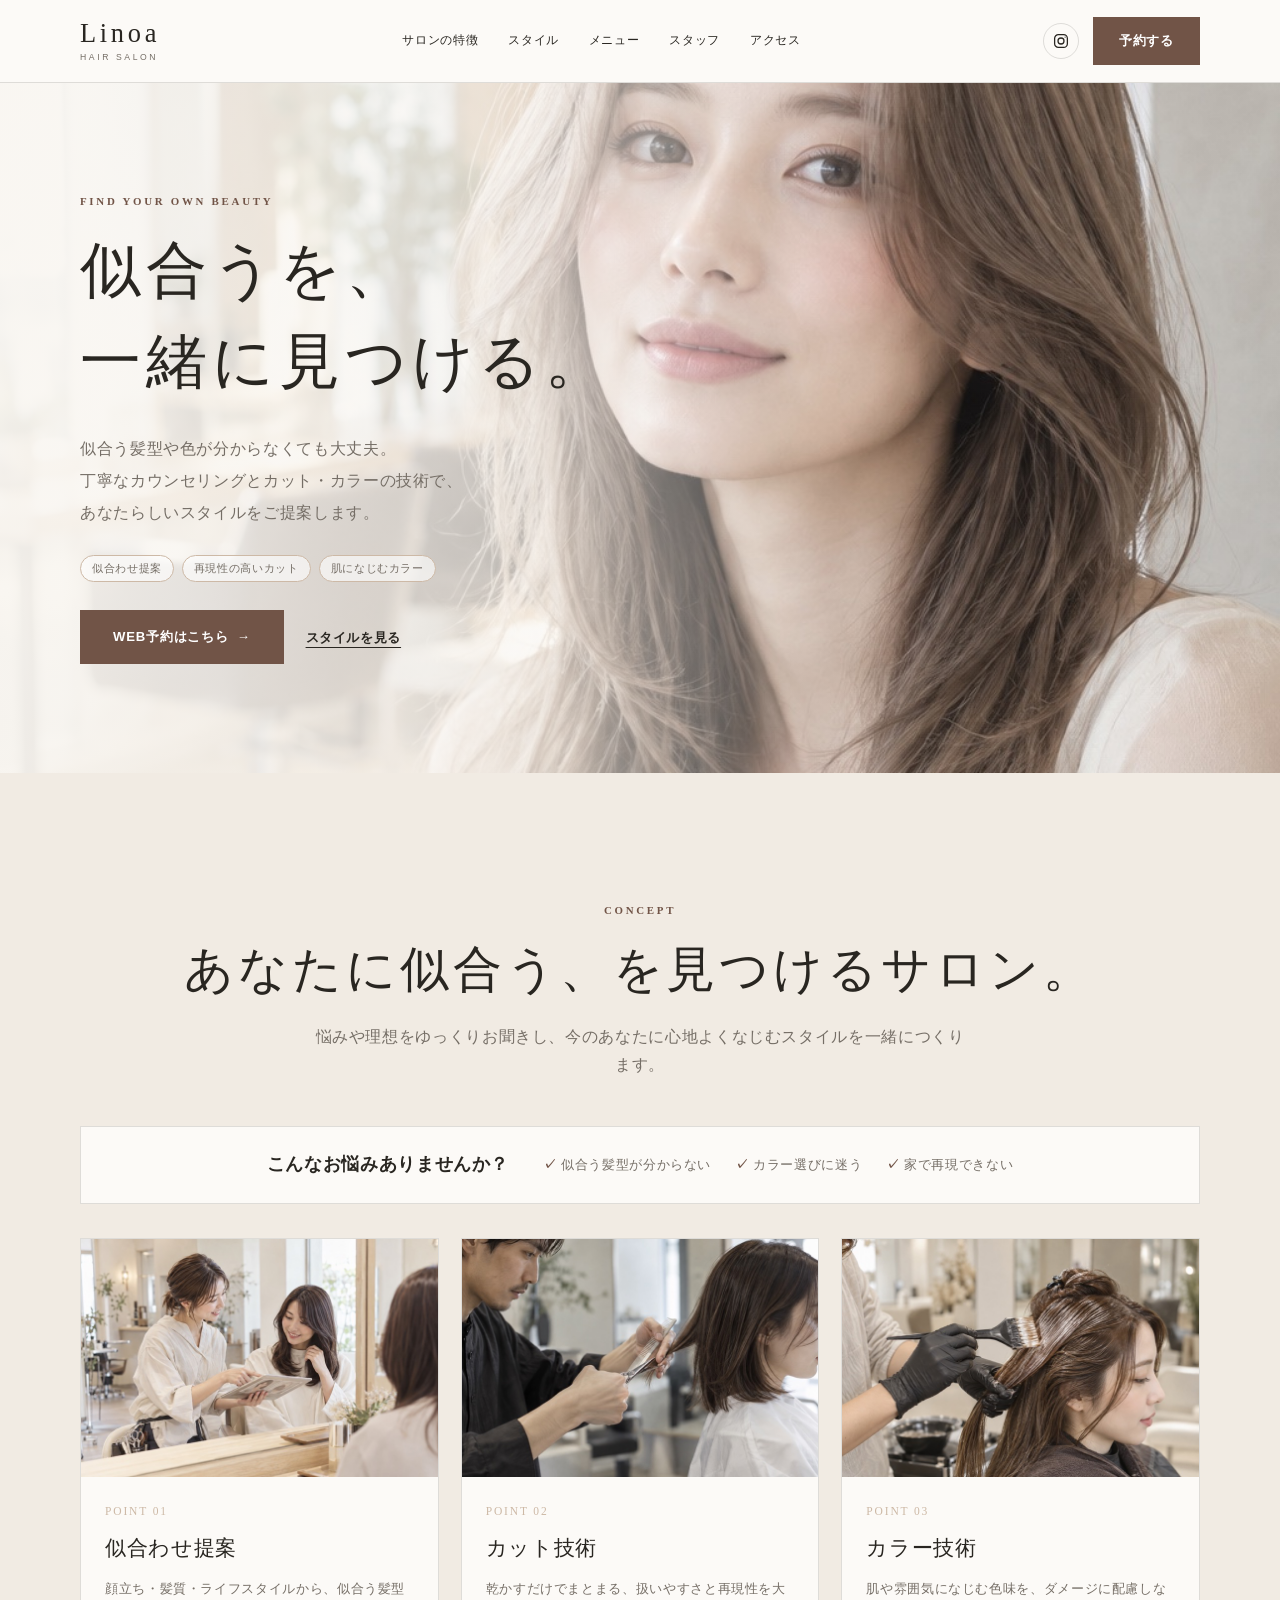
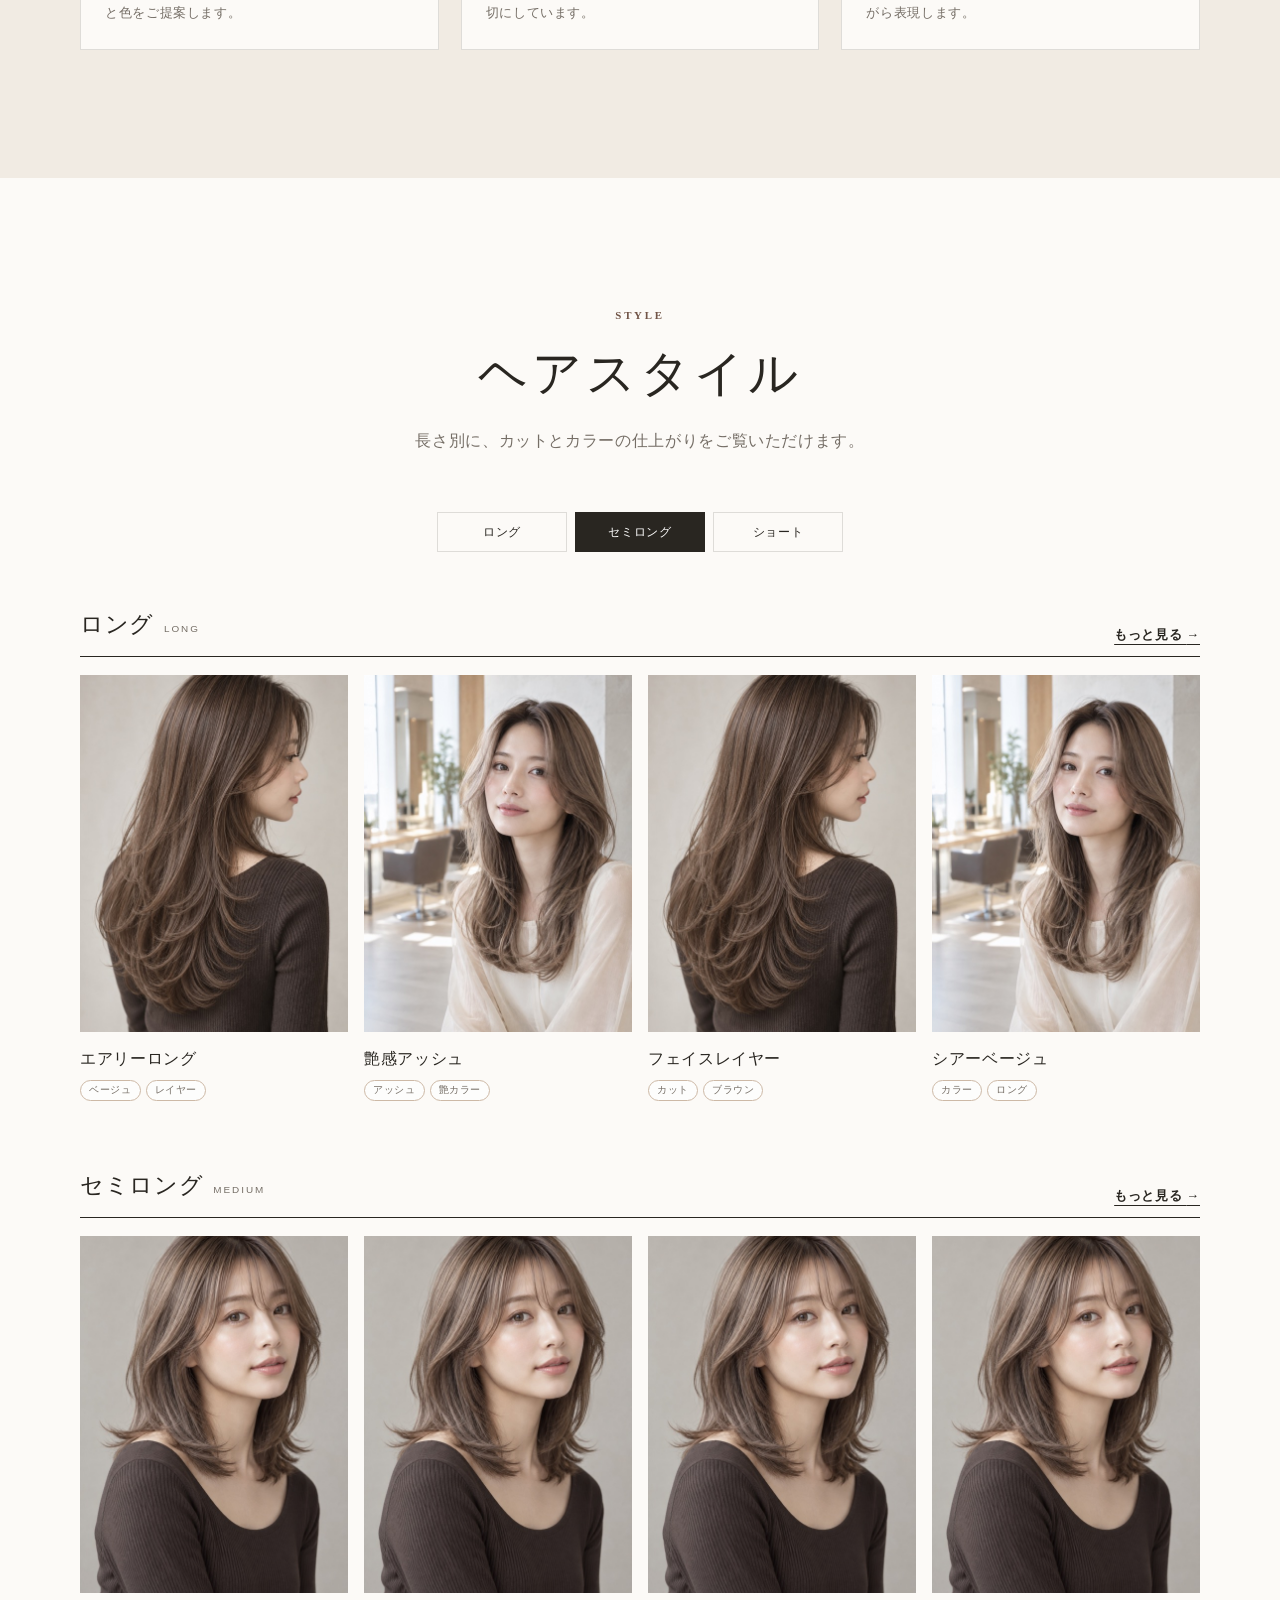
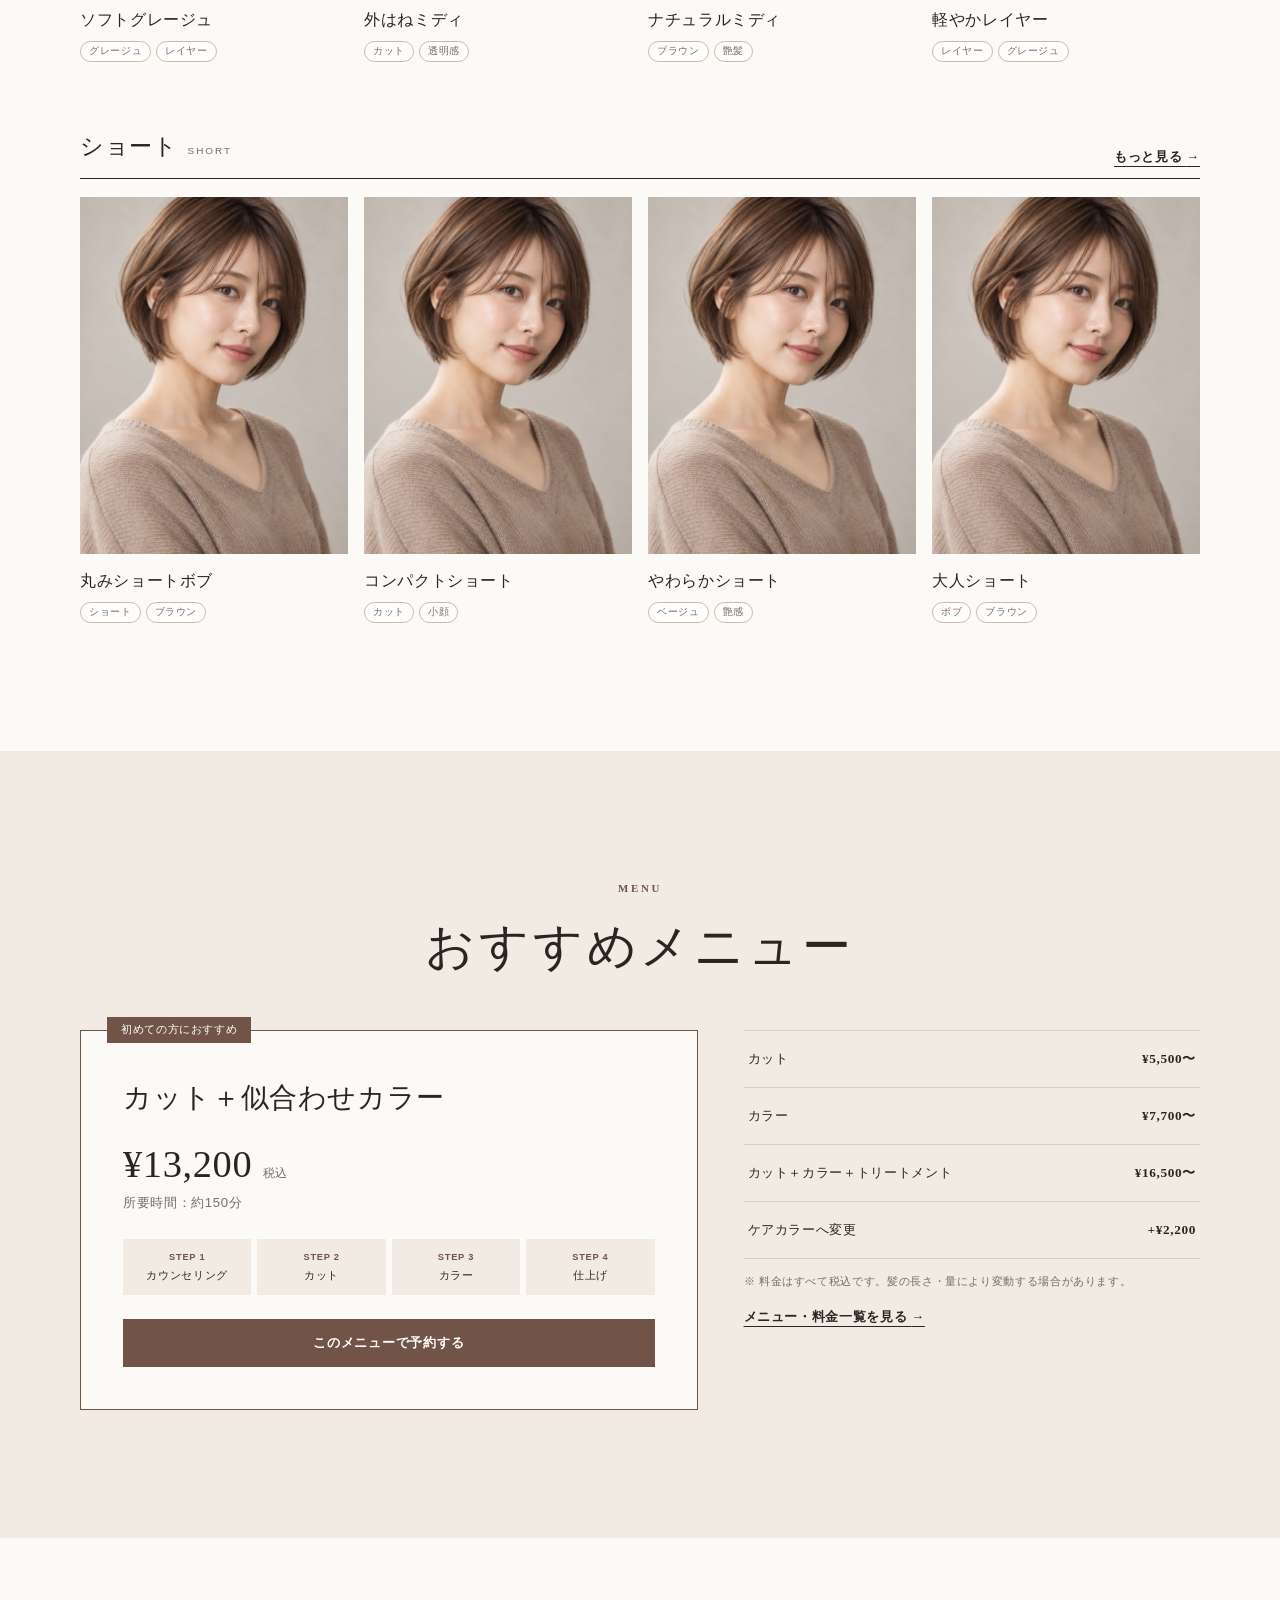
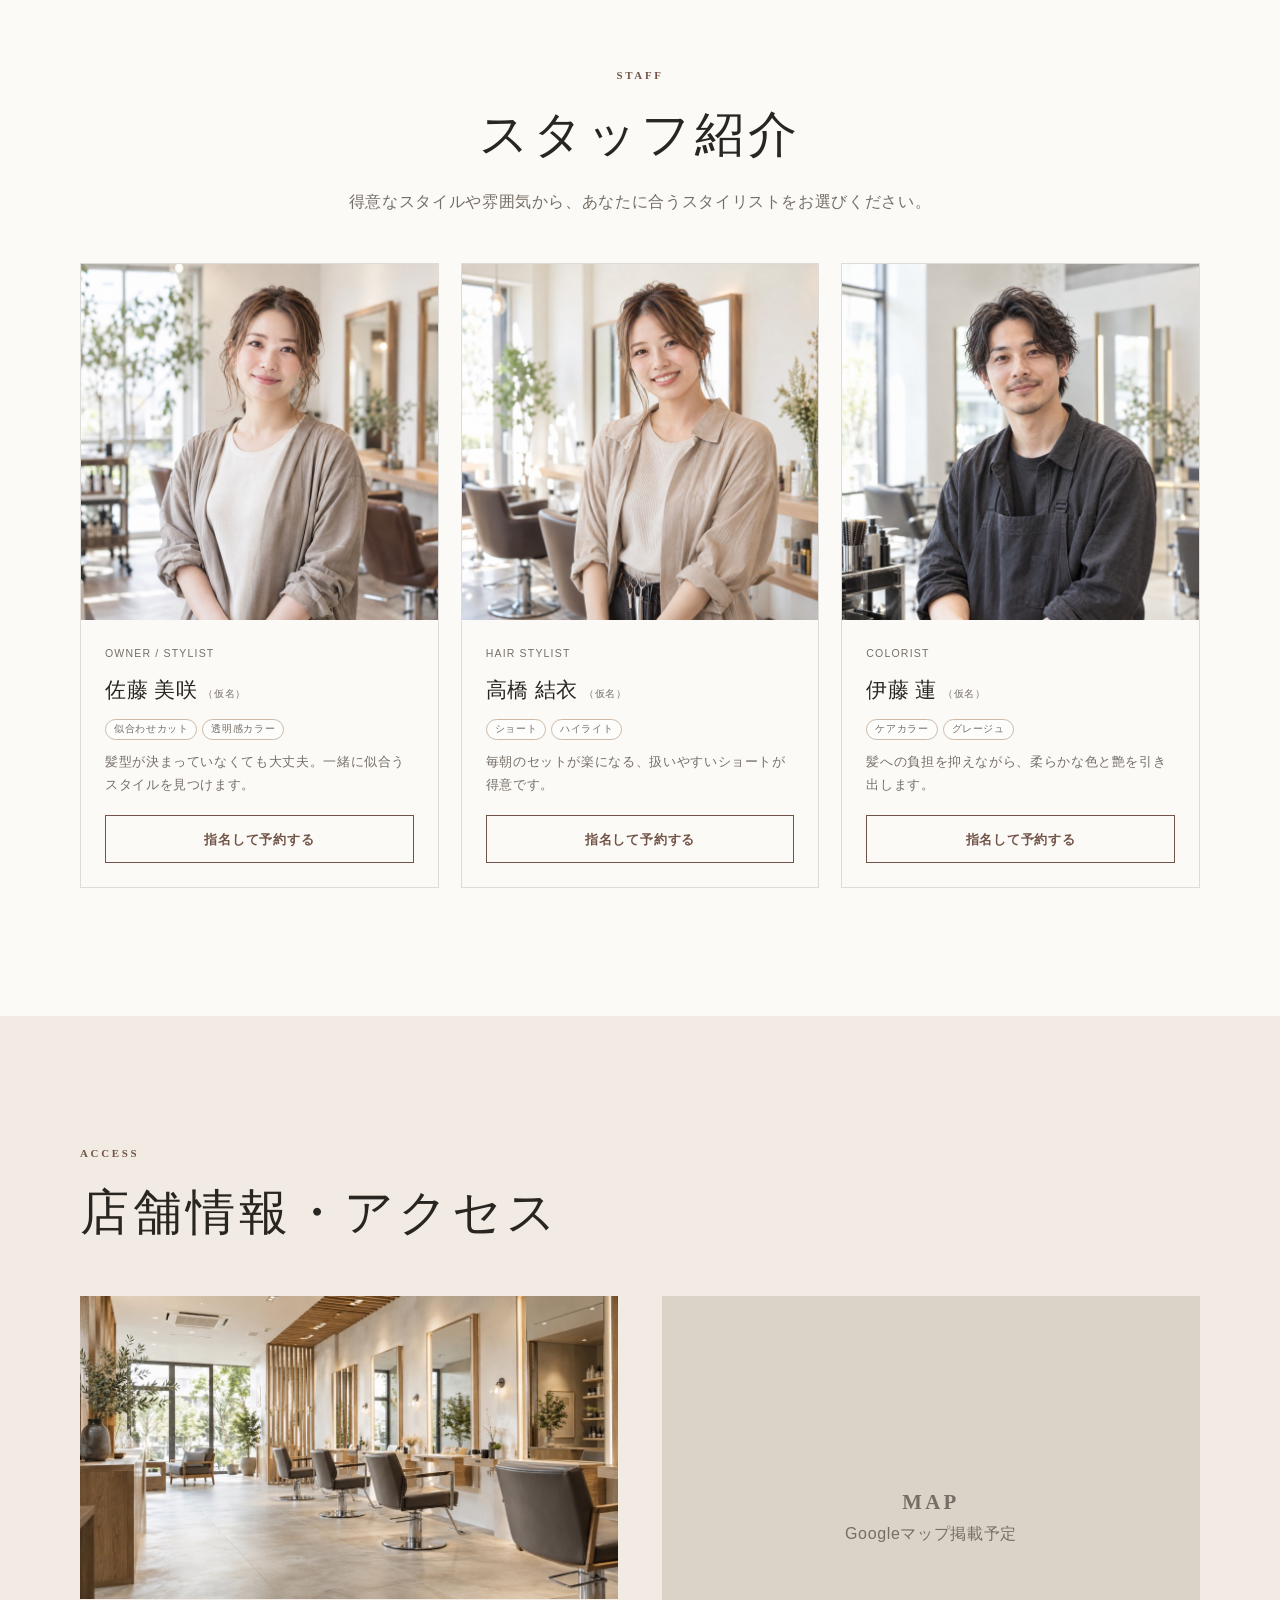
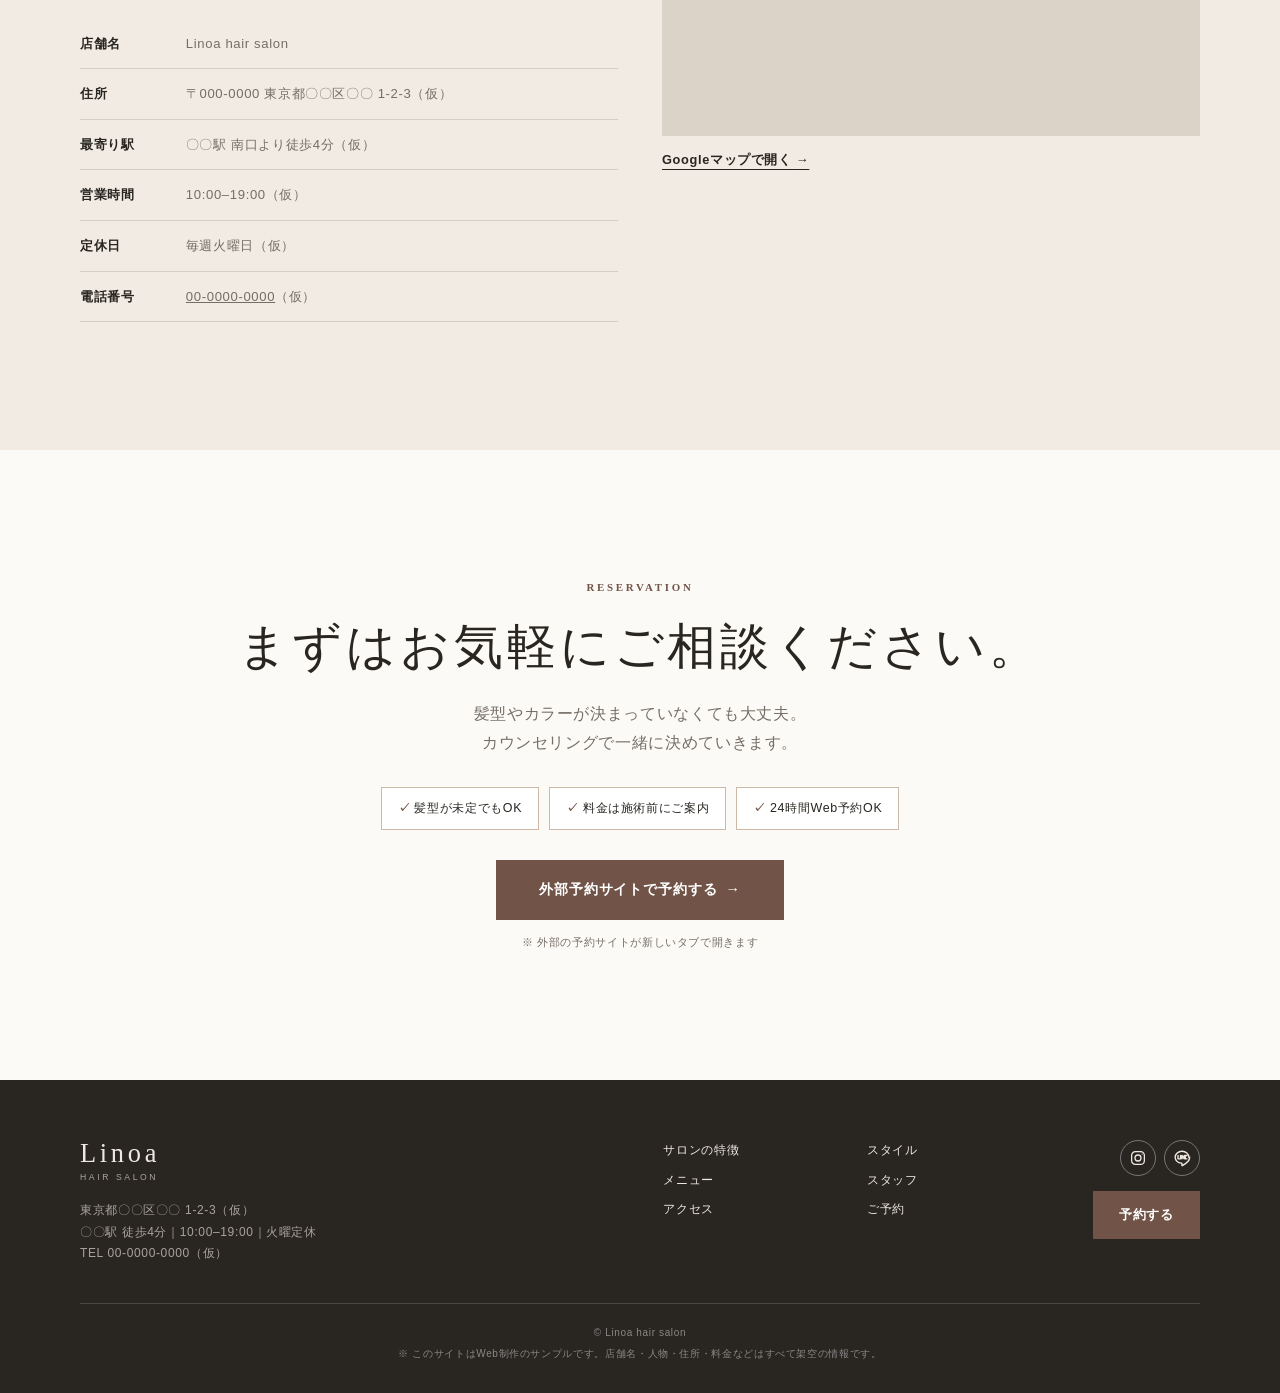
==== site/index.html @ f12fd4ef "美容院サンプルサイト Linoa を追加 プランシート、ワイヤーフレーム、モックアップと、 Cloudflare Pages で公開する site/ 一式。  Co-Authored-By: Clau" ====
<!doctype html>
<html lang="ja">
<head>
  <meta charset="utf-8">
  <meta name="viewport" content="width=device-width, initial-scale=1">
  <title>Linoa hair salon｜似合うを、一緒に見つける。</title>
  <meta name="description" content="似合う髪型やカラーが分からない方へ。丁寧なカウンセリングとカット・カラーの技術で、あなたらしいスタイルをご提案する美容院 Linoa（〇〇駅 徒歩4分）。">
  <meta name="theme-color" content="#fcfaf7">
  <meta name="format-detection" content="telephone=no">

  <!-- OGP：公開URL確定後に og:url / og:image を絶対URLで設定する -->
  <meta property="og:type" content="website">
  <meta property="og:site_name" content="Linoa hair salon">
  <meta property="og:title" content="Linoa hair salon｜似合うを、一緒に見つける。">
  <meta property="og:description" content="似合う髪型やカラーが分からない方へ。カウンセリングとカット・カラーの技術で、あなたらしいスタイルをご提案します。">
  <meta property="og:locale" content="ja_JP">
  <meta name="twitter:card" content="summary_large_image">

  <link rel="icon" href="favicon.svg" type="image/svg+xml">
  <link rel="preload" href="images/hero-salon.jpg" as="image" fetchpriority="high">
  <link rel="stylesheet" href="css/style.css">
  <script src="js/main.js" defer></script>
</head>
<body>
  <a class="skip" href="#main">本文へ移動</a>

  <!-- ① ヘッダー -->
  <header class="header" id="top">
    <div class="wrap header-inner">
      <a class="logo" href="#top" aria-label="Linoa hair salon トップへ">
        <b>Linoa</b><small>HAIR SALON</small>
      </a>
      <nav class="nav" aria-label="メインメニュー">
        <a href="#features">サロンの特徴</a>
        <a href="#styles">スタイル</a>
        <a href="#menu">メニュー</a>
        <a href="#staff">スタッフ</a>
        <a href="#access">アクセス</a>
      </nav>
      <div class="actions">
        <a class="icon-link" href="https://www.instagram.com/" target="_blank" rel="noopener" aria-label="Instagram（新しいタブで開きます）">
          <svg viewBox="0 0 24 24" aria-hidden="true"><rect x="3.5" y="3.5" width="17" height="17" rx="5"/><circle cx="12" cy="12" r="4"/><circle cx="17.5" cy="6.7" r=".8" fill="currentColor" stroke="none"/></svg>
        </a>
        <a class="btn" href="https://example.com/reserve" target="_blank" rel="noopener">予約する<span class="sr-only">（外部予約サイト・新しいタブで開きます）</span></a>
        <button class="menu-button" type="button" aria-label="メニューを開く" aria-expanded="false" aria-controls="drawer">
          <i></i><i></i><i></i>
        </button>
      </div>
    </div>
    <nav class="drawer" id="drawer" aria-label="スマートフォンメニュー">
      <a href="#features">サロンの特徴</a>
      <a href="#styles">スタイル</a>
      <a href="#menu">メニュー</a>
      <a href="#staff">スタッフ</a>
      <a href="#access">アクセス</a>
      <div class="drawer-footer">
        <a class="btn" href="https://example.com/reserve" target="_blank" rel="noopener">予約する<span class="sr-only">（外部予約サイト・新しいタブで開きます）</span></a>
      </div>
    </nav>
  </header>

  <main id="main">
    <!-- ② ファーストビュー -->
    <section class="hero" aria-labelledby="hero-title">
      <img class="hero-image" src="images/hero-salon.jpg" alt="艶のあるレイヤーヘアとアッシュベージュカラーの女性" width="1024" height="1536" fetchpriority="high">
      <div class="wrap hero-inner">
        <div class="hero-copy">
          <p class="en">Find your own beauty</p>
          <h1 id="hero-title">似合うを、<br>一緒に見つける。</h1>
          <p class="hero-lead">似合う髪型や色が分からなくても大丈夫。<br class="pc-only">丁寧なカウンセリングとカット・カラーの技術で、<br class="pc-only">あなたらしいスタイルをご提案します。</p>
          <ul class="chips" aria-label="Linoaの強み">
            <li class="chip">似合わせ提案</li>
            <li class="chip">再現性の高いカット</li>
            <li class="chip">肌になじむカラー</li>
          </ul>
          <div class="hero-cta">
            <a class="btn btn-lg" href="https://example.com/reserve" target="_blank" rel="noopener">WEB予約はこちら <span aria-hidden="true">→</span><span class="sr-only">（外部予約サイト・新しいタブで開きます）</span></a>
            <a class="text-link" href="#styles">スタイルを見る</a>
          </div>
        </div>
      </div>
    </section>

    <!-- ③ サロンの特徴 -->
    <section class="section alt" id="features" aria-labelledby="features-title">
      <div class="wrap">
        <div class="section-head">
          <p class="en">Concept</p>
          <h2 class="title" id="features-title">あなたに似合う、を<br class="sp-only">見つけるサロン。</h2>
          <p class="lead">悩みや理想をゆっくりお聞きし、今のあなたに心地よくなじむスタイルを一緒につくります。</p>
        </div>
        <div class="worry">
          <p class="worry-title">こんなお悩みありませんか？</p>
          <ul>
            <li>似合う髪型が分からない</li>
            <li>カラー選びに迷う</li>
            <li>家で再現できない</li>
          </ul>
        </div>
        <div class="feature-grid">
          <article class="feature-card">
            <img src="images/feature-consult.jpg" alt="スタイリストと相談するお客様" width="720" height="480" loading="lazy">
            <div class="card-body">
              <p class="num">POINT 01</p>
              <h3>似合わせ提案</h3>
              <p>顔立ち・髪質・ライフスタイルから、似合う髪型と色をご提案します。</p>
            </div>
          </article>
          <article class="feature-card">
            <img src="images/feature-cut.jpg" alt="丁寧に髪をカットする様子" width="720" height="480" loading="lazy">
            <div class="card-body">
              <p class="num">POINT 02</p>
              <h3>カット技術</h3>
              <p>乾かすだけでまとまる、扱いやすさと再現性を大切にしています。</p>
            </div>
          </article>
          <article class="feature-card">
            <img src="images/feature-color.jpg" alt="髪にカラー剤を塗布する様子" width="720" height="480" loading="lazy">
            <div class="card-body">
              <p class="num">POINT 03</p>
              <h3>カラー技術</h3>
              <p>肌や雰囲気になじむ色味を、ダメージに配慮しながら表現します。</p>
            </div>
          </article>
        </div>
      </div>
    </section>

    <!-- ④ スタイル実例 -->
    <section class="section" id="styles" aria-labelledby="styles-title">
      <div class="wrap">
        <div class="section-head">
          <p class="en">Style</p>
          <h2 class="title" id="styles-title">ヘアスタイル</h2>
          <p class="lead">長さ別に、カットとカラーの仕上がりをご覧いただけます。</p>
        </div>
        <nav class="tabs" aria-label="長さで選ぶ">
          <a href="#long" class="is-active" aria-current="true">ロング</a>
          <a href="#medium">セミロング</a>
          <a href="#short">ショート</a>
        </nav>

        <div class="style-row" id="long">
          <div class="style-row-head">
            <h3>ロング<small>LONG</small></h3>
            <a class="text-link" href="https://www.instagram.com/" target="_blank" rel="noopener">もっと見る <span aria-hidden="true">→</span></a>
          </div>
          <ul class="style-list">
            <li class="style-card"><img src="images/style-long.jpg" alt="ベージュブラウンのロングレイヤー" width="540" height="810" loading="lazy"><h4>エアリーロング</h4><p class="tags"><span class="chip">ベージュ</span><span class="chip">レイヤー</span></p></li>
            <li class="style-card"><img src="images/style-long-ash.jpg" alt="アッシュベージュのロングヘア" width="540" height="810" loading="lazy"><h4>艶感アッシュ</h4><p class="tags"><span class="chip">アッシュ</span><span class="chip">艶カラー</span></p></li>
            <li class="style-card"><img src="images/style-long.jpg" alt="柔らかなロングレイヤー" width="540" height="810" loading="lazy"><h4>フェイスレイヤー</h4><p class="tags"><span class="chip">カット</span><span class="chip">ブラウン</span></p></li>
            <li class="style-card"><img src="images/style-long-ash.jpg" alt="上品なロングスタイル" width="540" height="810" loading="lazy"><h4>シアーベージュ</h4><p class="tags"><span class="chip">カラー</span><span class="chip">ロング</span></p></li>
          </ul>
        </div>

        <div class="style-row" id="medium">
          <div class="style-row-head">
            <h3>セミロング<small>MEDIUM</small></h3>
            <a class="text-link" href="https://www.instagram.com/" target="_blank" rel="noopener">もっと見る <span aria-hidden="true">→</span></a>
          </div>
          <ul class="style-list">
            <li class="style-card"><img src="images/style-medium.jpg" alt="グレージュのセミロング" width="540" height="810" loading="lazy"><h4>ソフトグレージュ</h4><p class="tags"><span class="chip">グレージュ</span><span class="chip">レイヤー</span></p></li>
            <li class="style-card"><img src="images/style-medium.jpg" alt="外はねのセミロング" width="540" height="810" loading="lazy"><h4>外はねミディ</h4><p class="tags"><span class="chip">カット</span><span class="chip">透明感</span></p></li>
            <li class="style-card"><img src="images/style-medium.jpg" alt="ナチュラルなセミロング" width="540" height="810" loading="lazy"><h4>ナチュラルミディ</h4><p class="tags"><span class="chip">ブラウン</span><span class="chip">艶髪</span></p></li>
            <li class="style-card"><img src="images/style-medium.jpg" alt="軽やかなミディアムヘア" width="540" height="810" loading="lazy"><h4>軽やかレイヤー</h4><p class="tags"><span class="chip">レイヤー</span><span class="chip">グレージュ</span></p></li>
          </ul>
        </div>

        <div class="style-row" id="short">
          <div class="style-row-head">
            <h3>ショート<small>SHORT</small></h3>
            <a class="text-link" href="https://www.instagram.com/" target="_blank" rel="noopener">もっと見る <span aria-hidden="true">→</span></a>
          </div>
          <ul class="style-list">
            <li class="style-card"><img src="images/style-short.jpg" alt="温かみのあるショートボブ" width="540" height="810" loading="lazy"><h4>丸みショートボブ</h4><p class="tags"><span class="chip">ショート</span><span class="chip">ブラウン</span></p></li>
            <li class="style-card"><img src="images/style-short.jpg" alt="コンパクトなショートスタイル" width="540" height="810" loading="lazy"><h4>コンパクトショート</h4><p class="tags"><span class="chip">カット</span><span class="chip">小顔</span></p></li>
            <li class="style-card"><img src="images/style-short.jpg" alt="柔らかなショートヘア" width="540" height="810" loading="lazy"><h4>やわらかショート</h4><p class="tags"><span class="chip">ベージュ</span><span class="chip">艶感</span></p></li>
            <li class="style-card"><img src="images/style-short.jpg" alt="上品なショートボブ" width="540" height="810" loading="lazy"><h4>大人ショート</h4><p class="tags"><span class="chip">ボブ</span><span class="chip">ブラウン</span></p></li>
          </ul>
        </div>
      </div>
    </section>

    <!-- ⑤ おすすめメニュー -->
    <section class="section alt" id="menu" aria-labelledby="menu-title">
      <div class="wrap">
        <div class="section-head">
          <p class="en">Menu</p>
          <h2 class="title" id="menu-title">おすすめメニュー</h2>
        </div>
        <div class="menu-layout">
          <article class="menu-main">
            <p class="badge">初めての方におすすめ</p>
            <h3>カット＋似合わせカラー</h3>
            <p class="price">¥13,200 <small>税込</small></p>
            <p class="time">所要時間：約150分</p>
            <ol class="flow" aria-label="施術の流れ">
              <li><b>STEP 1</b>カウンセリング</li>
              <li><b>STEP 2</b>カット</li>
              <li><b>STEP 3</b>カラー</li>
              <li><b>STEP 4</b>仕上げ</li>
            </ol>
            <a class="btn" href="https://example.com/reserve" target="_blank" rel="noopener">このメニューで予約する<span class="sr-only">（外部予約サイト・新しいタブで開きます）</span></a>
          </article>
          <div class="menu-side">
            <dl class="price-list">
              <div><dt>カット</dt><dd>¥5,500〜</dd></div>
              <div><dt>カラー</dt><dd>¥7,700〜</dd></div>
              <div><dt>カット＋カラー＋トリートメント</dt><dd>¥16,500〜</dd></div>
              <div><dt>ケアカラーへ変更</dt><dd>+¥2,200</dd></div>
            </dl>
            <p class="menu-note">※ 料金はすべて税込です。髪の長さ・量により変動する場合があります。</p>
            <a class="text-link" href="https://example.com/reserve" target="_blank" rel="noopener">メニュー・料金一覧を見る <span aria-hidden="true">→</span><span class="sr-only">（外部予約サイト・新しいタブで開きます）</span></a>
          </div>
        </div>
      </div>
    </section>

    <!-- ⑥ スタッフ紹介 -->
    <section class="section" id="staff" aria-labelledby="staff-title">
      <div class="wrap">
        <div class="section-head">
          <p class="en">Staff</p>
          <h2 class="title" id="staff-title">スタッフ紹介</h2>
          <p class="lead">得意なスタイルや雰囲気から、あなたに合うスタイリストをお選びください。</p>
        </div>
        <div class="staff-grid">
          <article class="staff-card">
            <img src="images/staff-misaki.jpg" alt="オーナースタイリスト 佐藤美咲" width="720" height="720" loading="lazy">
            <div class="card-body">
              <p class="role">OWNER / STYLIST</p>
              <h3>佐藤 美咲 <small>（仮名）</small></h3>
              <p class="tags"><span class="chip">似合わせカット</span><span class="chip">透明感カラー</span></p>
              <p>髪型が決まっていなくても大丈夫。一緒に似合うスタイルを見つけます。</p>
              <a class="btn btn-outline" href="https://example.com/reserve" target="_blank" rel="noopener">指名して予約する<span class="sr-only">（佐藤 美咲・外部予約サイト・新しいタブで開きます）</span></a>
            </div>
          </article>
          <article class="staff-card">
            <img src="images/staff-yui.jpg" alt="スタイリスト 高橋結衣" width="720" height="720" loading="lazy">
            <div class="card-body">
              <p class="role">HAIR STYLIST</p>
              <h3>高橋 結衣 <small>（仮名）</small></h3>
              <p class="tags"><span class="chip">ショート</span><span class="chip">ハイライト</span></p>
              <p>毎朝のセットが楽になる、扱いやすいショートが得意です。</p>
              <a class="btn btn-outline" href="https://example.com/reserve" target="_blank" rel="noopener">指名して予約する<span class="sr-only">（高橋 結衣・外部予約サイト・新しいタブで開きます）</span></a>
            </div>
          </article>
          <article class="staff-card">
            <img src="images/staff-ren.jpg" alt="カラーリスト 伊藤蓮" width="720" height="720" loading="lazy">
            <div class="card-body">
              <p class="role">COLORIST</p>
              <h3>伊藤 蓮 <small>（仮名）</small></h3>
              <p class="tags"><span class="chip">ケアカラー</span><span class="chip">グレージュ</span></p>
              <p>髪への負担を抑えながら、柔らかな色と艶を引き出します。</p>
              <a class="btn btn-outline" href="https://example.com/reserve" target="_blank" rel="noopener">指名して予約する<span class="sr-only">（伊藤 蓮・外部予約サイト・新しいタブで開きます）</span></a>
            </div>
          </article>
        </div>
      </div>
    </section>

    <!-- ⑦ 店舗情報・アクセス -->
    <section class="section alt" id="access" aria-labelledby="access-title">
      <div class="wrap">
        <div class="section-head section-head-left">
          <p class="en">Access</p>
          <h2 class="title" id="access-title">店舗情報・アクセス</h2>
        </div>
        <div class="access-layout">
          <div>
            <img class="interior" src="images/salon-interior.jpg" alt="木と自然光を取り入れたLinoaの店内" width="1100" height="619" loading="lazy">
            <dl class="info">
              <div><dt>店舗名</dt><dd>Linoa hair salon</dd></div>
              <div><dt>住所</dt><dd>〒000-0000 東京都〇〇区〇〇 1-2-3（仮）</dd></div>
              <div><dt>最寄り駅</dt><dd>〇〇駅 南口より徒歩4分（仮）</dd></div>
              <div><dt>営業時間</dt><dd>10:00–19:00（仮）</dd></div>
              <div><dt>定休日</dt><dd>毎週火曜日（仮）</dd></div>
              <div><dt>電話番号</dt><dd><a href="tel:0000000000">00-0000-0000</a>（仮）</dd></div>
            </dl>
          </div>
          <div class="map-area">
            <!-- 公開前に Googleマップの「共有 → 地図を埋め込む」で取得した iframe に差し替える -->
            <div class="map" role="img" aria-label="地図（Googleマップ掲載予定）">
              <div><strong>MAP</strong><span>Googleマップ掲載予定</span></div>
            </div>
            <a class="text-link" href="https://www.google.com/maps" target="_blank" rel="noopener">Googleマップで開く <span aria-hidden="true">→</span></a>
          </div>
        </div>
      </div>
    </section>

    <!-- ⑧ 最終予約案内 -->
    <section class="section final" id="booking" aria-labelledby="booking-title">
      <div class="wrap">
        <p class="en">Reservation</p>
        <h2 class="title" id="booking-title">まずはお気軽に<br class="sp-only">ご相談ください。</h2>
        <p class="lead">髪型やカラーが決まっていなくても大丈夫。<br class="pc-only">カウンセリングで一緒に決めていきます。</p>
        <ul class="checks">
          <li>髪型が未定でもOK</li>
          <li>料金は施術前にご案内</li>
          <li>24時間Web予約OK</li>
        </ul>
        <a class="btn btn-xl" href="https://example.com/reserve" target="_blank" rel="noopener">外部予約サイトで予約する <span aria-hidden="true">→</span><span class="sr-only">（新しいタブで開きます）</span></a>
        <p class="note">※ 外部の予約サイトが新しいタブで開きます</p>
      </div>
    </section>
  </main>

  <!-- ⑨ フッター -->
  <footer class="footer">
    <div class="wrap">
      <div class="footer-grid">
        <div>
          <a class="logo" href="#top" aria-label="Linoa hair salon トップへ"><b>Linoa</b><small>HAIR SALON</small></a>
          <p class="footer-info">東京都〇〇区〇〇 1-2-3（仮）<br>〇〇駅 徒歩4分｜10:00–19:00｜火曜定休<br>TEL <a href="tel:0000000000">00-0000-0000</a>（仮）</p>
        </div>
        <nav class="footer-nav" aria-label="フッターメニュー">
          <a href="#features">サロンの特徴</a>
          <a href="#styles">スタイル</a>
          <a href="#menu">メニュー</a>
          <a href="#staff">スタッフ</a>
          <a href="#access">アクセス</a>
          <a href="#booking">ご予約</a>
        </nav>
        <div class="footer-side">
          <div class="footer-social">
            <a class="icon-link" href="https://www.instagram.com/" target="_blank" rel="noopener" aria-label="Instagram（新しいタブで開きます）">
              <svg viewBox="0 0 24 24" aria-hidden="true"><rect x="3.5" y="3.5" width="17" height="17" rx="5"/><circle cx="12" cy="12" r="4"/><circle cx="17.5" cy="6.7" r=".8" fill="currentColor" stroke="none"/></svg>
            </a>
            <a class="icon-link icon-line" href="https://line.me/" target="_blank" rel="noopener" aria-label="LINE（新しいタブで開きます）">
              <svg viewBox="0 0 24 24" aria-hidden="true"><path d="M20.2 11.1c0-4-3.7-7.2-8.2-7.2s-8.2 3.2-8.2 7.2c0 3.6 3.2 6.6 7.4 7.1.3.1.7.2.8.5.1.2.1.6 0 1l-.1.8c0 .2-.2.9.7.5.9-.4 4.9-2.9 6.7-5 1.2-1.5 1.9-3.1 1.9-4.9Z"/><path d="M7.2 9v4M7.2 13h2M10.3 9v4M12 13V9l2.7 4V9M18 9h-2v4h2"/></svg>
            </a>
          </div>
          <a class="btn" href="https://example.com/reserve" target="_blank" rel="noopener">予約する<span class="sr-only">（外部予約サイト・新しいタブで開きます）</span></a>
        </div>
      </div>
      <p class="copy"><small>© Linoa hair salon</small><br><small>※ このサイトはWeb制作のサンプルです。店舗名・人物・住所・料金などはすべて架空の情報です。</small></p>
    </div>
  </footer>

  <!-- SPのみ：画面下固定の予約バー -->
  <div class="sp-reserve">
    <a class="btn" href="https://example.com/reserve" target="_blank" rel="noopener">予約する（外部予約サイト）<span class="sr-only">新しいタブで開きます</span></a>
  </div>
</body>
</html>
---- site/css/style.css ----
/* ==========================================================================
   Linoa hair salon
   ========================================================================== */

:root {
  --ink: #292621;
  --sub: #756e66;
  --paper: #fcfaf7;
  --cream: #f1ebe3;
  --taupe: #cdb9a6;
  --accent: #715447;
  --line: rgba(41, 38, 33, .14);
  --white: #fff;
  --serif: "Yu Mincho", "YuMincho", "Hiragino Mincho ProN", serif;
  --sans: -apple-system, BlinkMacSystemFont, "Hiragino Kaku Gothic ProN", "Yu Gothic", "YuGothic", Meiryo, sans-serif;
  --latin: Georgia, "Times New Roman", serif;
  --page: min(1120px, calc(100% - 64px));
  --header-h: 82px;
}

/* ---------- Base ---------- */
*, *::before, *::after { box-sizing: border-box; }

html {
  scroll-behavior: smooth;
  scroll-padding-top: calc(var(--header-h) + 8px);
  -webkit-text-size-adjust: 100%;
}

body {
  margin: 0;
  color: var(--ink);
  background: var(--paper);
  font-family: var(--sans);
  line-height: 1.8;
  letter-spacing: .04em;
}

h1, h2, h3, h4, p, ul, ol, dl, dd { margin: 0; }
ul, ol { padding: 0; list-style: none; }
img { display: block; width: 100%; height: auto; }
a { color: inherit; }
button { font: inherit; color: inherit; cursor: pointer; }
:focus-visible { outline: 3px solid var(--accent); outline-offset: 3px; }

.wrap { width: var(--page); margin-inline: auto; }

.sr-only {
  position: absolute;
  width: 1px;
  height: 1px;
  overflow: hidden;
  clip: rect(0 0 0 0);
  white-space: nowrap;
}

.skip {
  position: fixed;
  z-index: 100;
  top: 8px;
  left: 8px;
  padding: 8px 12px;
  color: var(--white);
  background: var(--ink);
  transform: translateY(-180%);
}
.skip:focus { transform: none; }

.sp-only { display: none; }

/* ---------- Parts ---------- */
.btn {
  position: relative;
  display: inline-flex;
  min-height: 48px;
  padding: 10px 25px;
  align-items: center;
  justify-content: center;
  gap: 8px;
  border: 1px solid var(--accent);
  color: var(--white);
  background: var(--accent);
  font-size: .82rem;
  font-weight: 700;
  letter-spacing: .06em;
  text-decoration: none;
  transition: background .2s, border-color .2s, color .2s, transform .2s;
}
.btn:hover { border-color: var(--ink); background: var(--ink); transform: translateY(-2px); }
.btn-lg { min-height: 54px; padding-inline: 32px; }
.btn-xl { min-height: 60px; padding-inline: 42px; font-size: .9rem; }
.btn-outline { color: var(--accent); background: transparent; }
.btn-outline:hover { color: var(--white); }

.text-link {
  font-size: .8rem;
  font-weight: 700;
  text-underline-offset: 5px;
}
.text-link:hover { color: var(--accent); }

.chip {
  display: inline-block;
  padding: 4px 11px;
  border: 1px solid var(--taupe);
  border-radius: 999px;
  color: var(--sub);
  background: rgba(255, 255, 255, .62);
  font-size: .7rem;
  line-height: 1.5;
}
.tags { display: flex; flex-wrap: wrap; gap: 5px; }
.tags .chip { padding: 2px 8px; font-size: .62rem; }

.icon-link {
  display: grid;
  width: 36px;
  height: 36px;
  place-items: center;
  border: 1px solid var(--line);
  border-radius: 50%;
  text-decoration: none;
  transition: color .2s, background .2s, border-color .2s;
}
.icon-link svg {
  width: 18px;
  height: 18px;
  fill: none;
  stroke: currentColor;
  stroke-width: 1.7;
  stroke-linecap: round;
  stroke-linejoin: round;
}
.icon-line svg { width: 20px; height: 20px; }
.icon-link:hover { color: var(--white); border-color: var(--accent); background: var(--accent); }

.en {
  display: block;
  margin-bottom: 14px;
  color: var(--accent);
  font-family: var(--latin);
  font-size: .68rem;
  font-weight: 700;
  letter-spacing: .25em;
  text-transform: uppercase;
}

.title,
.hero h1 {
  font-family: var(--serif);
  font-weight: 500;
  line-height: 1.48;
  letter-spacing: .08em;
}
.title { font-size: clamp(2rem, 3.8vw, 3.35rem); }

.section { padding: clamp(84px, 10vw, 140px) 0; }
.alt { background: var(--cream); }
.section-head { margin-bottom: 46px; text-align: center; }
.section-head-left { text-align: left; }
.lead { max-width: 670px; margin: 16px auto 0; color: var(--sub); text-wrap: pretty; }

.card-body { padding: 24px; }
.card-body h3 {
  margin: 8px 0 10px;
  font-family: var(--serif);
  font-size: 1.3rem;
  font-weight: 500;
}
.card-body h3 small { font-family: var(--sans); font-size: .65rem; color: var(--sub); }
.card-body > p:not([class]) { color: var(--sub); font-size: .83rem; }

/* ---------- ① Header ---------- */
.header {
  position: sticky;
  top: 0;
  z-index: 30;
  border-bottom: 1px solid var(--line);
  background: rgba(252, 250, 247, .94);
  -webkit-backdrop-filter: blur(12px);
  backdrop-filter: blur(12px);
}
.header-inner {
  display: flex;
  min-height: var(--header-h);
  align-items: center;
  justify-content: space-between;
  gap: 28px;
}
.logo { text-decoration: none; line-height: 1; }
.logo b {
  display: block;
  font-family: var(--latin);
  font-size: 1.65rem;
  font-weight: 400;
  letter-spacing: .14em;
}
.logo small {
  display: block;
  margin-top: 7px;
  color: var(--sub);
  font-size: .54rem;
  letter-spacing: .3em;
}
.nav { display: flex; align-items: center; gap: clamp(18px, 2.6vw, 30px); }
.nav a { font-size: .76rem; text-decoration: none; }
.nav a:hover { color: var(--accent); }
.actions { display: flex; align-items: center; gap: 14px; }

.menu-button {
  display: none;
  width: 44px;
  height: 44px;
  padding: 0;
  border: 1px solid var(--line);
  background: transparent;
}
.menu-button i {
  display: block;
  width: 20px;
  height: 1px;
  margin: 5px auto;
  background: var(--ink);
  transition: transform .25s, opacity .25s;
}
.menu-button[aria-expanded="true"] i:nth-child(1) { transform: translateY(6px) rotate(45deg); }
.menu-button[aria-expanded="true"] i:nth-child(2) { opacity: 0; }
.menu-button[aria-expanded="true"] i:nth-child(3) { transform: translateY(-6px) rotate(-45deg); }

.drawer { display: none; }

/* ---------- ② Hero ---------- */
.hero { position: relative; min-height: 690px; overflow: hidden; }
.hero-image {
  position: absolute;
  inset: 0;
  height: 100%;
  object-fit: cover;
  object-position: 58% 39%;
}
.hero::after {
  position: absolute;
  inset: 0;
  background: linear-gradient(90deg, rgba(249, 246, 241, .94) 0%, rgba(249, 246, 241, .72) 38%, rgba(249, 246, 241, .05) 70%);
  content: "";
}
.hero-inner {
  position: relative;
  z-index: 2;
  display: flex;
  min-height: 690px;
  align-items: center;
}
.hero-copy { max-width: 640px; }
.hero h1 { font-size: clamp(2.8rem, 4.8vw, 4.4rem); }
.hero-lead { margin: 26px 0; color: var(--sub); line-height: 2; }
.chips { display: flex; flex-wrap: wrap; gap: 8px; margin-bottom: 28px; }
.hero-cta { display: flex; align-items: center; gap: 22px; }

/* ---------- ③ Features ---------- */
.worry {
  display: flex;
  margin-bottom: 34px;
  padding: 22px 26px;
  align-items: center;
  justify-content: center;
  gap: 34px;
  border: 1px solid var(--line);
  background: var(--paper);
}
.worry-title { font-family: var(--serif); font-size: 1.1rem; font-weight: 700; }
.worry ul {
  display: flex;
  flex-wrap: wrap;
  gap: 10px 24px;
  color: var(--sub);
  font-size: .82rem;
}
.worry li::before,
.checks li::before { content: "✓ "; color: var(--accent); font-weight: 700; }

.feature-grid,
.staff-grid {
  display: grid;
  grid-template-columns: repeat(3, minmax(0, 1fr));
  gap: 22px;
}
.feature-card,
.staff-card {
  overflow: hidden;
  border: 1px solid var(--line);
  background: var(--paper);
}
.feature-card img { aspect-ratio: 3 / 2; object-fit: cover; }
.num {
  color: var(--taupe);
  font-family: var(--latin);
  font-size: .72rem;
  letter-spacing: .16em;
}

/* ---------- ④ Styles ---------- */
.tabs {
  position: sticky;
  top: var(--header-h);
  z-index: 8;
  display: flex;
  margin: 0 0 42px;
  padding: 10px;
  justify-content: center;
  gap: 8px;
  background: rgba(252, 250, 247, .94);
  -webkit-backdrop-filter: blur(10px);
  backdrop-filter: blur(10px);
}
.tabs a {
  min-width: 130px;
  padding: 8px 18px;
  border: 1px solid var(--line);
  font-size: .78rem;
  text-align: center;
  text-decoration: none;
  transition: color .2s, background .2s, border-color .2s;
}
.tabs a:hover { border-color: var(--ink); }
.tabs a.is-active { border-color: var(--ink); color: var(--white); background: var(--ink); }

.style-row { scroll-margin-top: calc(var(--header-h) + 70px); }
.style-row + .style-row { margin-top: 64px; }
.style-row-head {
  display: flex;
  margin-bottom: 18px;
  padding-bottom: 10px;
  align-items: flex-end;
  justify-content: space-between;
  border-bottom: 1px solid var(--ink);
}
.style-row-head h3 { font-family: var(--serif); font-size: 1.45rem; font-weight: 500; }
.style-row-head small {
  margin-left: 10px;
  color: var(--sub);
  font-family: var(--sans);
  font-size: .62rem;
  letter-spacing: .2em;
}
.style-list {
  display: grid;
  grid-template-columns: repeat(4, minmax(0, 1fr));
  gap: 16px;
}
.style-card img { aspect-ratio: 3 / 4; object-fit: cover; }
.style-card h4 {
  margin: 13px 0 6px;
  font-family: var(--serif);
  font-size: 1rem;
  font-weight: 500;
}

/* ---------- ⑤ Menu ---------- */
.menu-layout {
  display: grid;
  grid-template-columns: 1.15fr .85fr;
  gap: 46px;
  align-items: start;
}
.menu-main {
  position: relative;
  padding: 42px;
  border: 1px solid var(--accent);
  background: var(--paper);
}
.badge {
  position: absolute;
  top: -14px;
  left: 26px;
  padding: 3px 14px;
  color: var(--white);
  background: var(--accent);
  font-size: .68rem;
}
.menu-main h3 { font-family: var(--serif); font-size: 1.75rem; font-weight: 500; }
.price { margin-top: 14px; font-family: var(--latin); font-size: 2.4rem; line-height: 1.4; }
.price small { font-family: var(--sans); font-size: .75rem; color: var(--sub); }
.time { color: var(--sub); font-size: .82rem; }
.flow {
  display: grid;
  margin: 24px 0;
  grid-template-columns: repeat(4, 1fr);
  gap: 6px;
}
.flow li {
  padding: 10px 5px;
  background: var(--cream);
  font-size: .68rem;
  text-align: center;
}
.flow b { display: block; color: var(--accent); font-size: .58rem; letter-spacing: .08em; }
.menu-main .btn { width: 100%; }

.price-list { border-top: 1px solid var(--line); }
.price-list div {
  display: flex;
  padding: 16px 4px;
  justify-content: space-between;
  gap: 12px;
  border-bottom: 1px solid var(--line);
  font-size: .83rem;
}
.price-list dd { font-family: var(--latin); font-weight: 700; white-space: nowrap; }
.menu-note { margin-top: 12px; color: var(--sub); font-size: .7rem; }
.menu-side .text-link { display: inline-block; margin-top: 14px; }

/* ---------- ⑥ Staff ---------- */
.staff-card img { aspect-ratio: 1; object-fit: cover; }
.role { color: var(--sub); font-size: .66rem; letter-spacing: .11em; }
.staff-card .tags { margin: 10px 0; }
.staff-card .btn { width: 100%; margin-top: 18px; }

/* ---------- ⑦ Access ---------- */
.access-layout {
  display: grid;
  grid-template-columns: 1fr 1fr;
  gap: 44px;
}
.interior { aspect-ratio: 16 / 9; object-fit: cover; }
.info { margin-top: 20px; }
.info div {
  display: grid;
  padding: 13px 0;
  grid-template-columns: 7em 1fr;
  gap: 14px;
  border-bottom: 1px solid var(--line);
  font-size: .82rem;
}
.info dt { font-weight: 700; }
.info dd { color: var(--sub); }
.map,
.map-area iframe {
  display: grid;
  width: 100%;
  min-height: 440px;
  place-items: center;
  border: 0;
  color: var(--sub);
  background: #dcd3c8;
  text-align: center;
}
.map strong {
  display: block;
  font-family: var(--latin);
  font-size: 1.3rem;
  letter-spacing: .16em;
}
.map-area .text-link { display: inline-block; margin-top: 12px; }

/* ---------- ⑧ Final CTA ---------- */
.final { text-align: center; }
.checks {
  display: flex;
  margin: 30px 0;
  justify-content: center;
  flex-wrap: wrap;
  gap: 10px;
}
.checks li {
  padding: 9px 16px;
  border: 1px solid var(--taupe);
  background: var(--white);
  font-size: .78rem;
}
.note { margin-top: 12px; color: var(--sub); font-size: .7rem; }

/* ---------- ⑨ Footer ---------- */
.footer { padding: 60px 0 28px; color: #eee8e1; background: var(--ink); }
.footer .logo small { color: #aaa39c; }
.footer-grid {
  display: grid;
  grid-template-columns: 1.4fr 1fr auto;
  gap: 44px;
}
.footer-info { margin-top: 18px; color: #aaa39c; font-size: .75rem; }
.footer-info a { text-decoration: none; }
.footer-nav {
  display: grid;
  grid-template-columns: 1fr 1fr;
  gap: 8px 22px;
  align-content: start;
  font-size: .75rem;
}
.footer-nav a { text-decoration: none; }
.footer-nav a:hover { text-decoration: underline; text-underline-offset: 4px; }
.footer-side { display: grid; justify-items: end; align-content: start; gap: 15px; }
.footer-social { display: flex; gap: 8px; }
.footer .icon-link { border-color: #777; }
.copy {
  margin-top: 38px;
  padding-top: 18px;
  border-top: 1px solid #4b4844;
  color: #888;
  font-size: .75rem;
  text-align: center;
}

.sp-reserve { display: none; }

/* ==========================================================================
   Tablet（〜960px）：ナビが詰まる幅
   ========================================================================== */
@media (max-width: 960px) {
  .nav { display: none; }
  .menu-button { display: block; }
  .drawer.is-open { display: block; border-top: 1px solid var(--line); }
  .drawer a:not(.btn) {
    display: block;
    padding: 14px 32px;
    border-bottom: 1px solid var(--line);
    font-size: .85rem;
    text-decoration: none;
  }
  .drawer-footer { padding: 16px 32px 20px; }
  .drawer-footer .btn { width: 100%; }
  .style-list { grid-template-columns: repeat(2, minmax(0, 1fr)); }
}

/* ==========================================================================
   SP（〜760px）
   ========================================================================== */
@media (max-width: 760px) {
  :root {
    --page: min(100% - 32px, 560px);
    --header-h: 66px;
  }
  .pc-only { display: none; }
  .sp-only { display: inline; }

  .actions > .icon-link,
  .actions > .btn { display: none; }
  .drawer a:not(.btn) { padding-inline: 16px; }
  .drawer-footer { padding-inline: 16px; }

  .section { padding: 72px 0; }
  .section-head { margin-bottom: 32px; }
  .title { font-size: clamp(1.6rem, 7vw, 2.2rem); }

  .hero,
  .hero-inner { min-height: 660px; }
  .hero-image { object-position: 62% 30%; }
  .hero::after {
    background: linear-gradient(0deg, rgba(249, 246, 241, .98) 0%, rgba(249, 246, 241, .84) 46%, rgba(249, 246, 241, .08) 78%);
  }
  .hero-inner { align-items: flex-end; padding-bottom: 48px; }
  .hero h1 { font-size: clamp(2.1rem, 10vw, 3.4rem); }
  .hero-lead { margin: 16px 0; font-size: .9rem; line-height: 1.9; }
  .chips { margin-bottom: 22px; }
  .hero-cta { flex-direction: column; align-items: stretch; gap: 14px; text-align: center; }
  .hero-cta .btn { width: 100%; }

  .worry { flex-direction: column; align-items: flex-start; gap: 10px; padding: 18px; }
  .worry ul { flex-direction: column; gap: 4px; }

  .feature-grid { grid-template-columns: 1fr; gap: 14px; }
  .feature-card { display: grid; grid-template-columns: 112px 1fr; }
  .feature-card img { height: 100%; aspect-ratio: auto; }
  .feature-card .card-body { padding: 16px; }
  .feature-card h3 { margin: 4px 0 6px; font-size: 1.1rem; }

  .tabs { margin-inline: -16px; margin-bottom: 28px; padding: 10px 16px; }
  .tabs a { flex: 1; min-width: 0; padding-inline: 4px; }
  .style-row { scroll-margin-top: calc(var(--header-h) + 64px); }
  .style-row + .style-row { margin-top: 48px; }

  .style-list,
  .staff-grid {
    grid-template-columns: none;
    grid-auto-flow: column;
    grid-auto-columns: 72%;
    margin-right: -16px;
    padding: 0 16px 10px 0;
    overflow-x: auto;
    overscroll-behavior-x: contain;
    scroll-snap-type: x mandatory;
    scrollbar-width: thin;
  }
  .staff-grid { grid-auto-columns: 82%; gap: 14px; }
  .style-card,
  .staff-card { scroll-snap-align: start; }

  .menu-layout,
  .access-layout { grid-template-columns: 1fr; gap: 32px; }
  .menu-main { padding: 34px 20px 22px; }
  .menu-main h3 { font-size: 1.45rem; }
  .price { font-size: 2rem; }
  .flow { grid-template-columns: 1fr 1fr; }

  .info div { grid-template-columns: 5.5em 1fr; gap: 10px; }
  .map,
  .map-area iframe { min-height: 260px; }

  .checks { flex-direction: column; align-items: stretch; }
  .final .btn-xl { width: 100%; padding-inline: 16px; }

  .footer { padding-bottom: 96px; }
  .footer-grid { grid-template-columns: 1fr; gap: 28px; }
  .footer-side { justify-items: start; }
  .footer-side .btn { width: 100%; }

  .sp-reserve {
    position: fixed;
    right: 0;
    bottom: 0;
    left: 0;
    z-index: 40;
    display: block;
    padding: 9px 16px calc(9px + env(safe-area-inset-bottom));
    border-top: 1px solid var(--line);
    background: rgba(252, 250, 247, .96);
    transition: transform .3s;
  }
  .sp-reserve .btn { width: 100%; }
  .sp-reserve.is-hidden { transform: translateY(100%); }
}

@media (prefers-reduced-motion: reduce) {
  html { scroll-behavior: auto; }
  *, *::before, *::after { transition: none !important; }
}
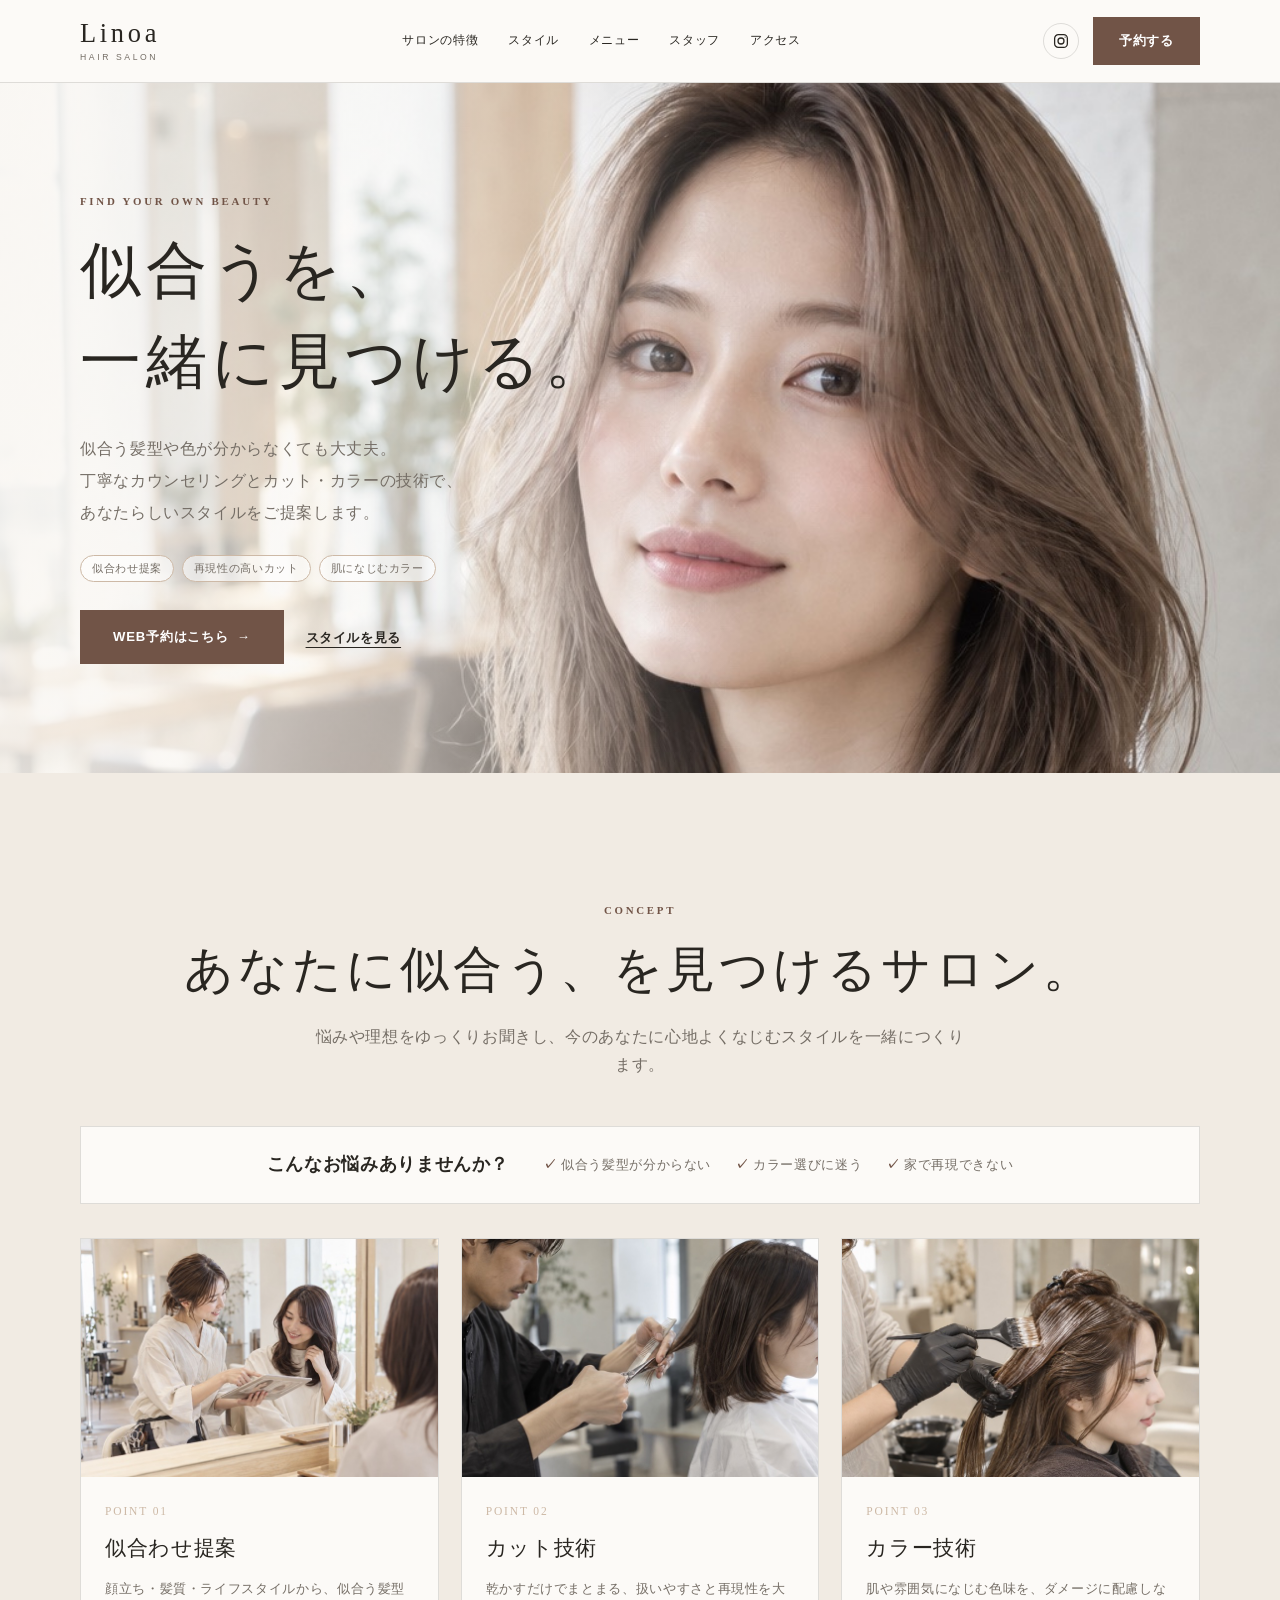
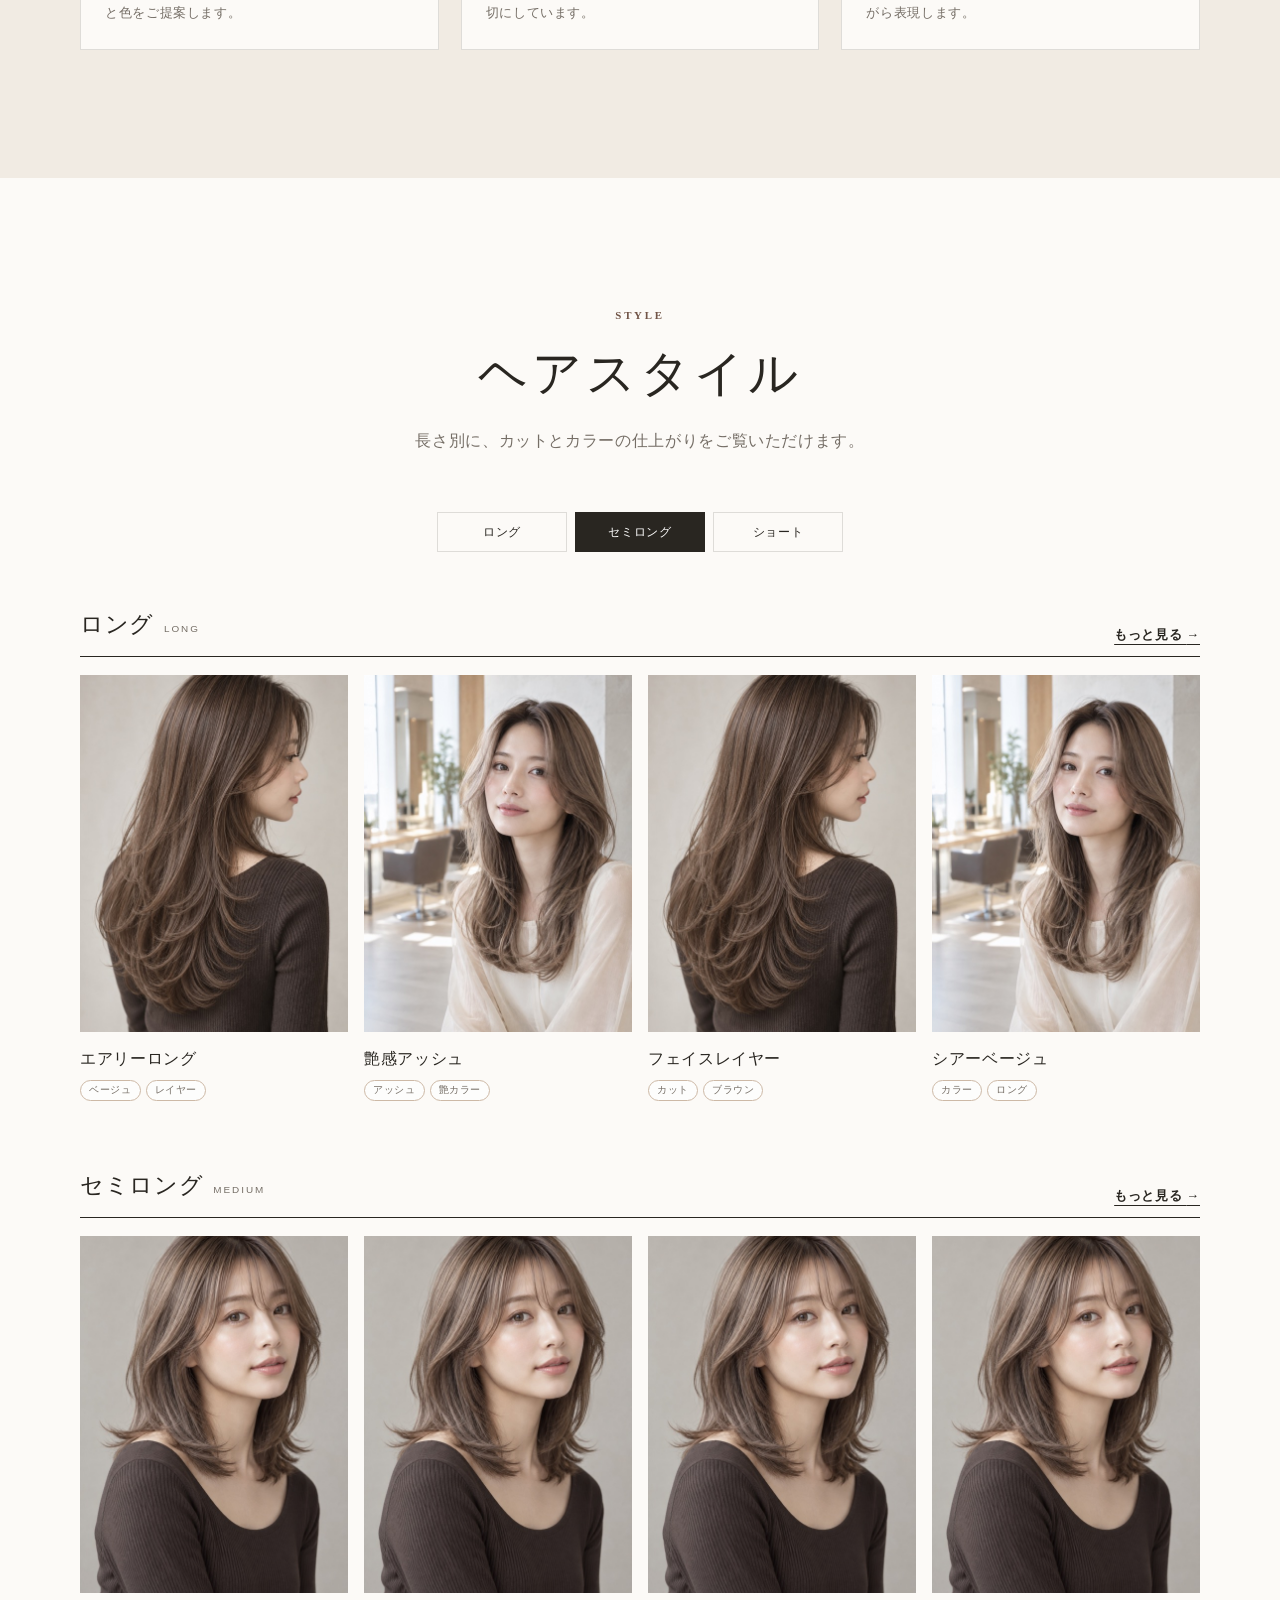
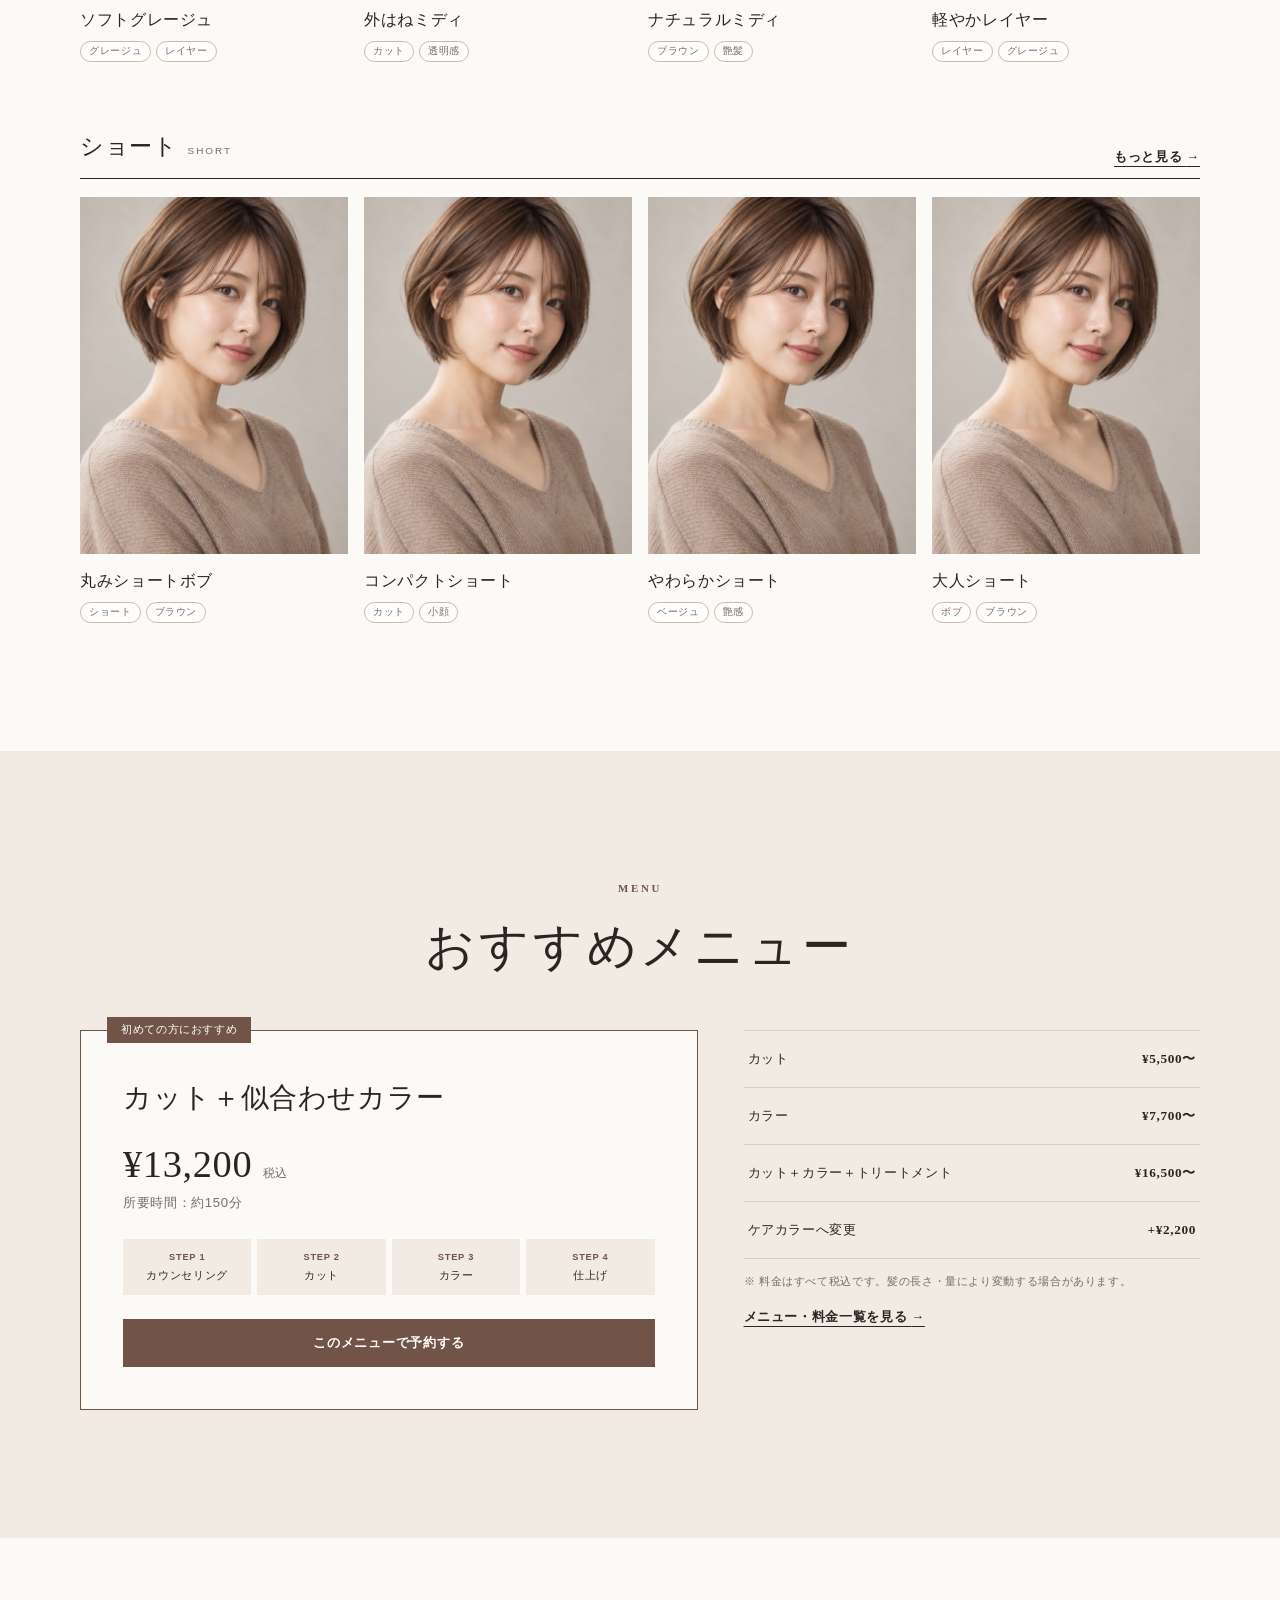
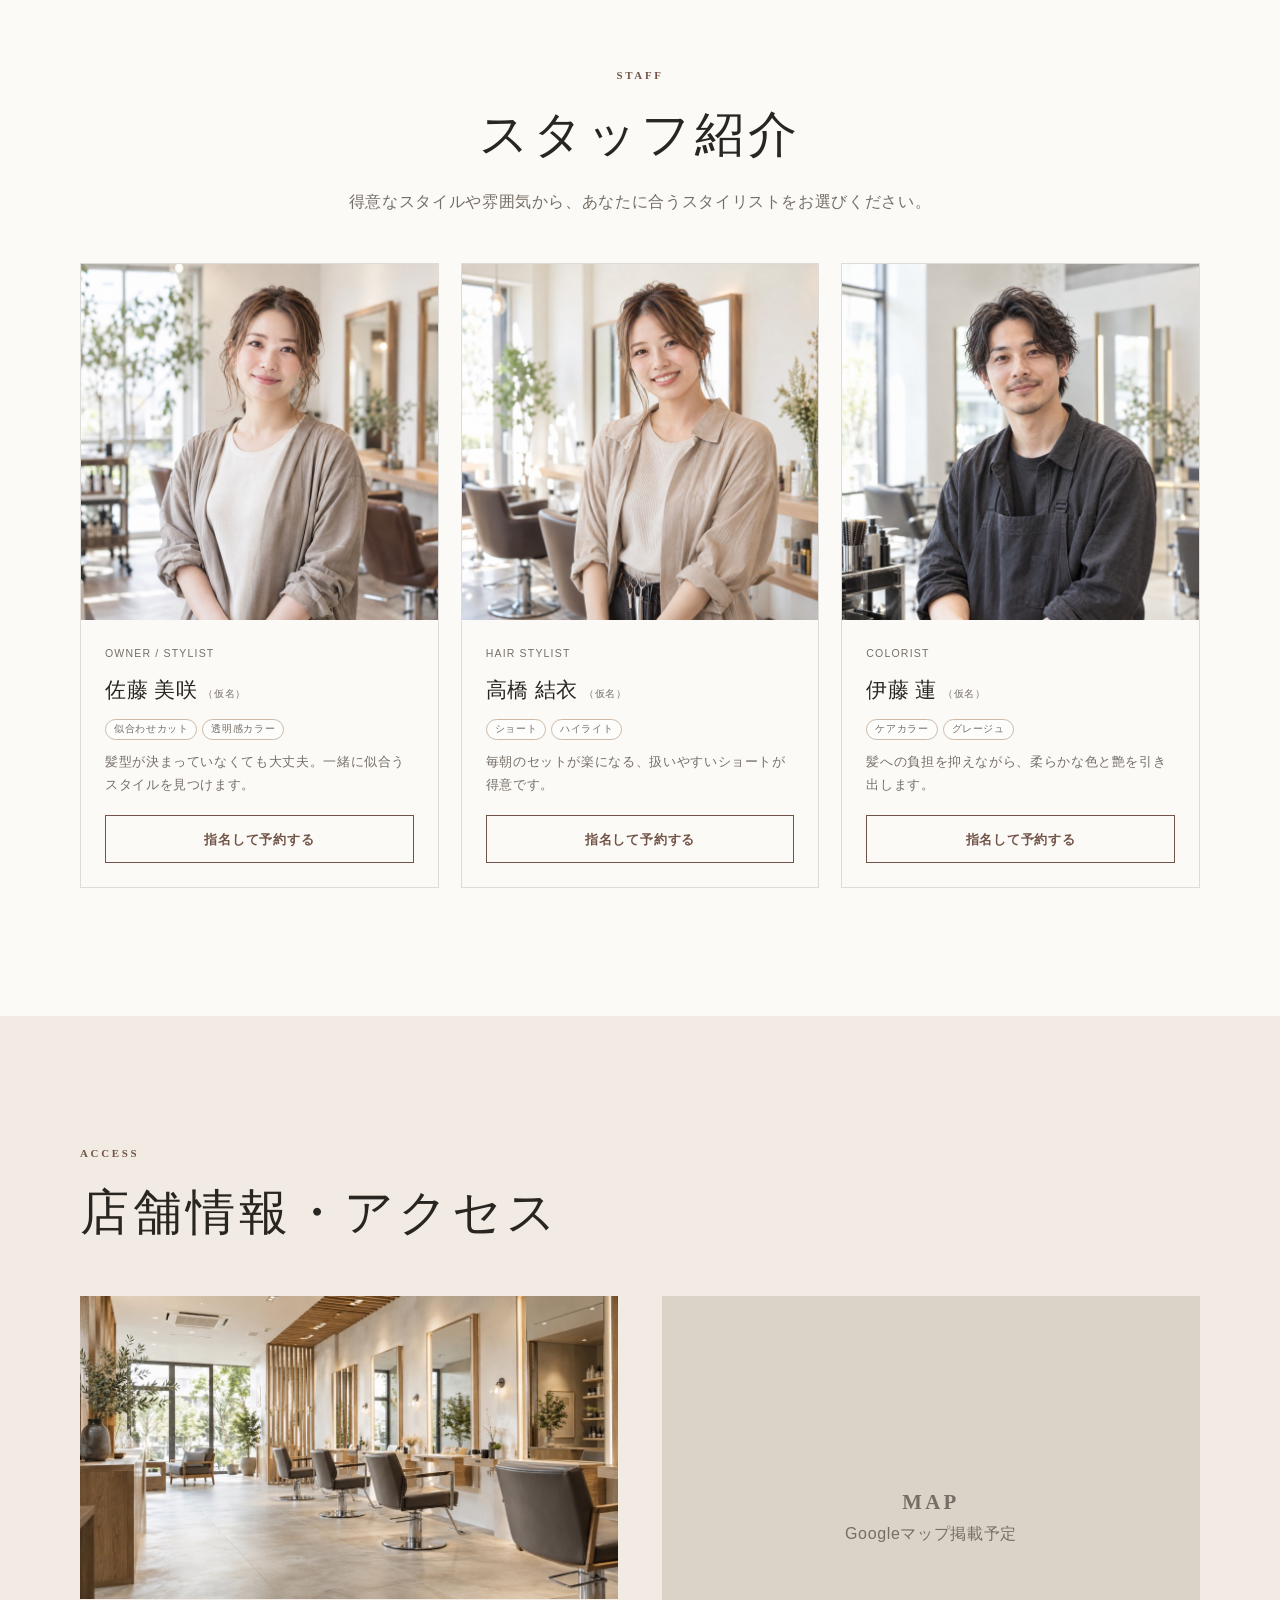
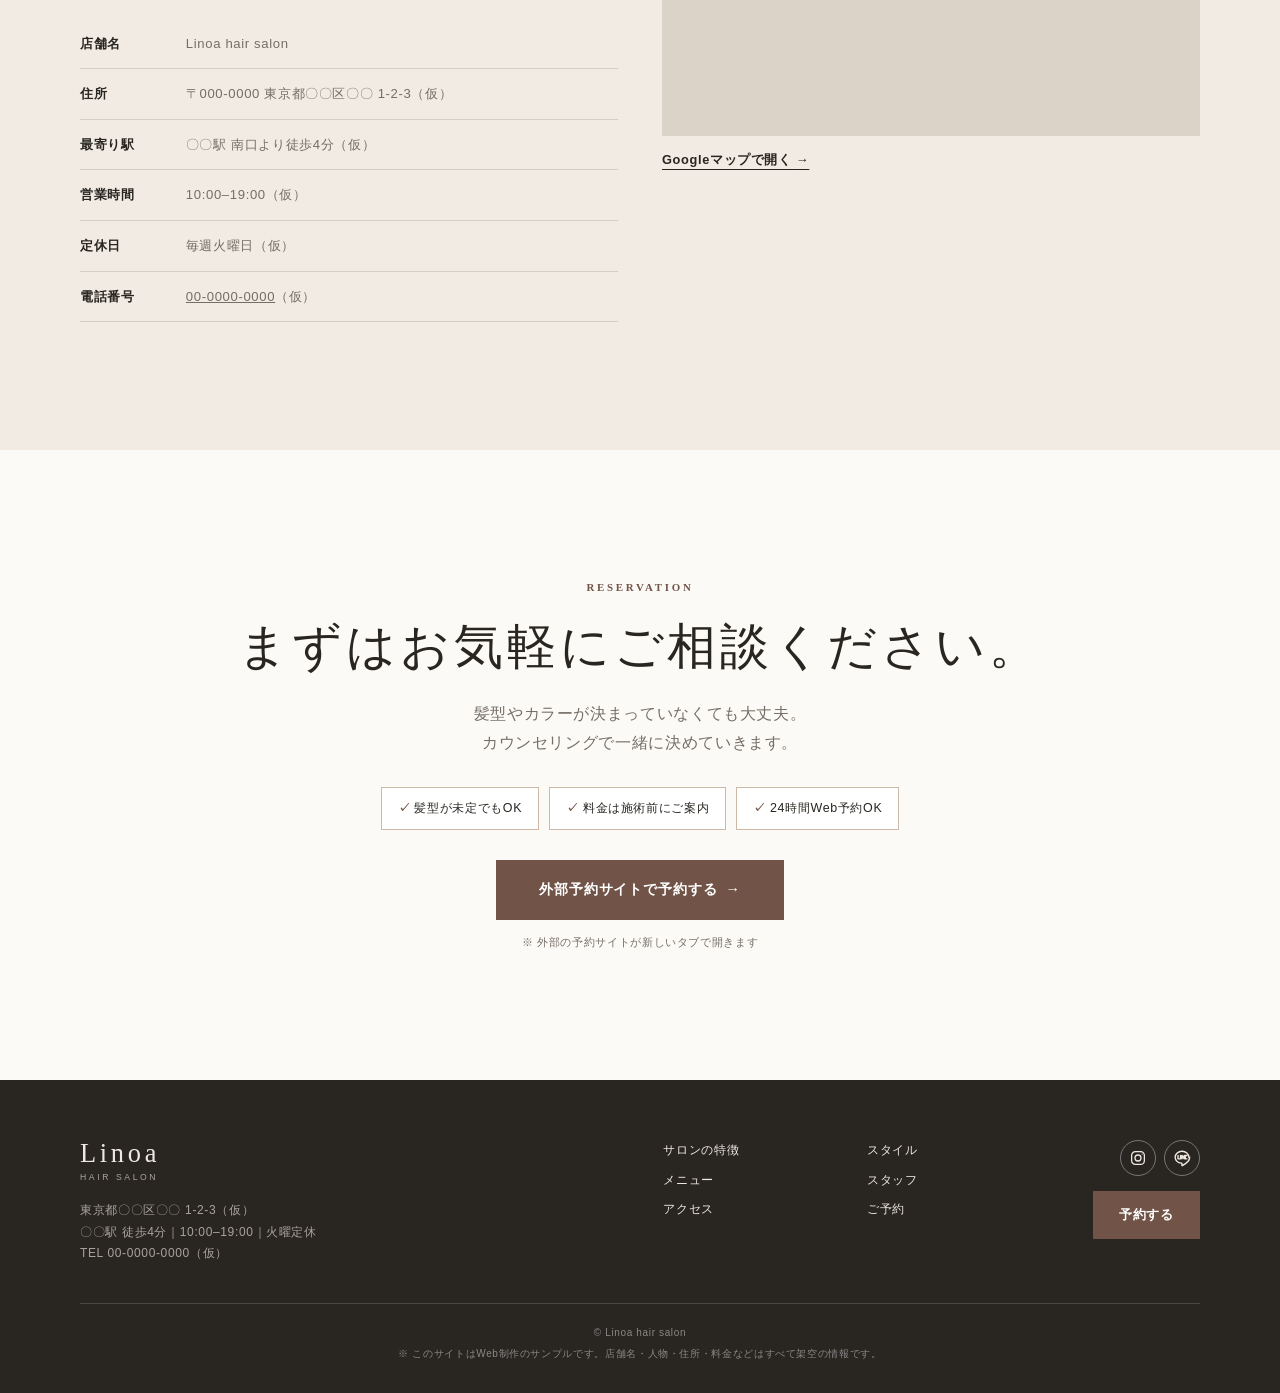
==== commit 1f9d6140: "ファーストビューを横長写真に変更 PC・タブレットは横長写真を全幅で表示し、左側に見出しを重ねる。 SPは縦長写真を picture で出し分け。横長画面で顔が切れる問題を解消。  Co-Author" ====
--- a/site/index.html
+++ b/site/index.html
@@ -17,7 +17,8 @@
   <meta name="twitter:card" content="summary_large_image">
 
   <link rel="icon" href="favicon.svg" type="image/svg+xml">
-  <link rel="preload" href="images/hero-salon.jpg" as="image" fetchpriority="high">
+  <link rel="preload" href="images/hero-salon-wide.jpg" as="image" media="(min-width: 761px)" fetchpriority="high">
+  <link rel="preload" href="images/hero-salon.jpg" as="image" media="(max-width: 760px)" fetchpriority="high">
   <link rel="stylesheet" href="css/style.css">
   <script src="js/main.js" defer></script>
 </head>
@@ -62,7 +63,10 @@
   <main id="main">
     <!-- ② ファーストビュー -->
     <section class="hero" aria-labelledby="hero-title">
-      <img class="hero-image" src="images/hero-salon.jpg" alt="艶のあるレイヤーヘアとアッシュベージュカラーの女性" width="1024" height="1536" fetchpriority="high">
+      <picture>
+        <source media="(max-width: 760px)" srcset="images/hero-salon.jpg" width="1024" height="1536">
+        <img class="hero-image" src="images/hero-salon-wide.jpg" alt="艶のあるレイヤーヘアとアッシュベージュカラーの女性" width="1536" height="1024" fetchpriority="high">
+      </picture>
       <div class="wrap hero-inner">
         <div class="hero-copy">
           <p class="en">Find your own beauty</p>
--- a/site/css/style.css
+++ b/site/css/style.css
@@ -230,18 +230,19 @@
 .drawer { display: none; }
 
 /* ---------- ② Hero ---------- */
+/* PC・タブレットは横長写真（人物が右側）、SPは縦長写真を <picture> で出し分け */
 .hero { position: relative; min-height: 690px; overflow: hidden; }
 .hero-image {
   position: absolute;
   inset: 0;
   height: 100%;
   object-fit: cover;
-  object-position: 58% 39%;
+  object-position: 62% 22%;
 }
 .hero::after {
   position: absolute;
   inset: 0;
-  background: linear-gradient(90deg, rgba(249, 246, 241, .94) 0%, rgba(249, 246, 241, .72) 38%, rgba(249, 246, 241, .05) 70%);
+  background: linear-gradient(90deg, rgba(249, 246, 241, .82) 0%, rgba(249, 246, 241, .5) 34%, rgba(249, 246, 241, 0) 58%);
   content: "";
 }
 .hero-inner {
@@ -520,6 +521,11 @@
   .drawer-footer { padding: 16px 32px 20px; }
   .drawer-footer .btn { width: 100%; }
   .style-list { grid-template-columns: repeat(2, minmax(0, 1fr)); }
+
+  .hero-image { object-position: 30% 22%; }
+  .hero-copy { max-width: 54%; }
+  .hero h1 { font-size: clamp(2.2rem, 4.8vw, 2.8rem); }
+  .hero-cta { flex-direction: column; align-items: flex-start; gap: 14px; }
 }
 
 /* ==========================================================================
@@ -544,6 +550,7 @@
 
   .hero,
   .hero-inner { min-height: 660px; }
+  .hero-copy { max-width: none; }
   .hero-image { object-position: 62% 30%; }
   .hero::after {
     background: linear-gradient(0deg, rgba(249, 246, 241, .98) 0%, rgba(249, 246, 241, .84) 46%, rgba(249, 246, 241, .08) 78%);
@@ -552,7 +559,7 @@
   .hero h1 { font-size: clamp(2.1rem, 10vw, 3.4rem); }
   .hero-lead { margin: 16px 0; font-size: .9rem; line-height: 1.9; }
   .chips { margin-bottom: 22px; }
-  .hero-cta { flex-direction: column; align-items: stretch; gap: 14px; text-align: center; }
+  .hero-cta { align-items: stretch; text-align: center; }
   .hero-cta .btn { width: 100%; }
 
   .worry { flex-direction: column; align-items: flex-start; gap: 10px; padding: 18px; }
